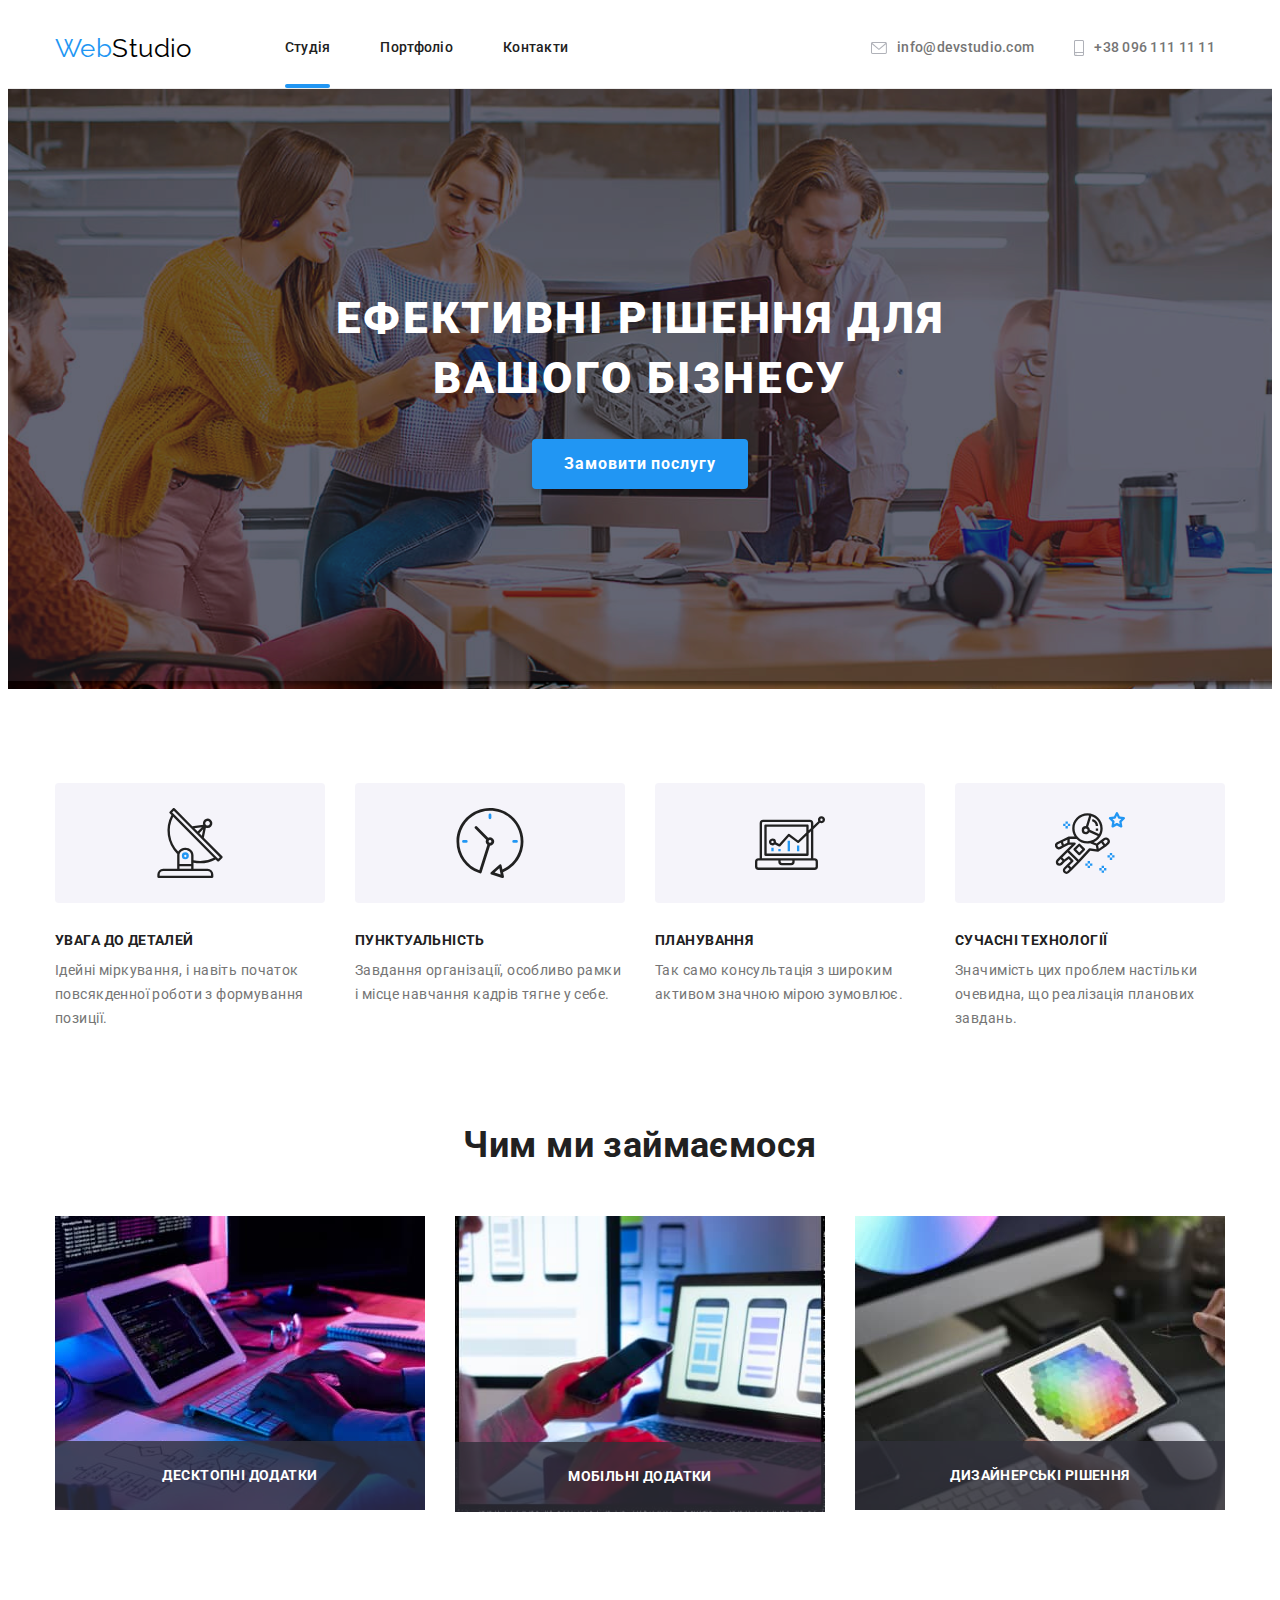
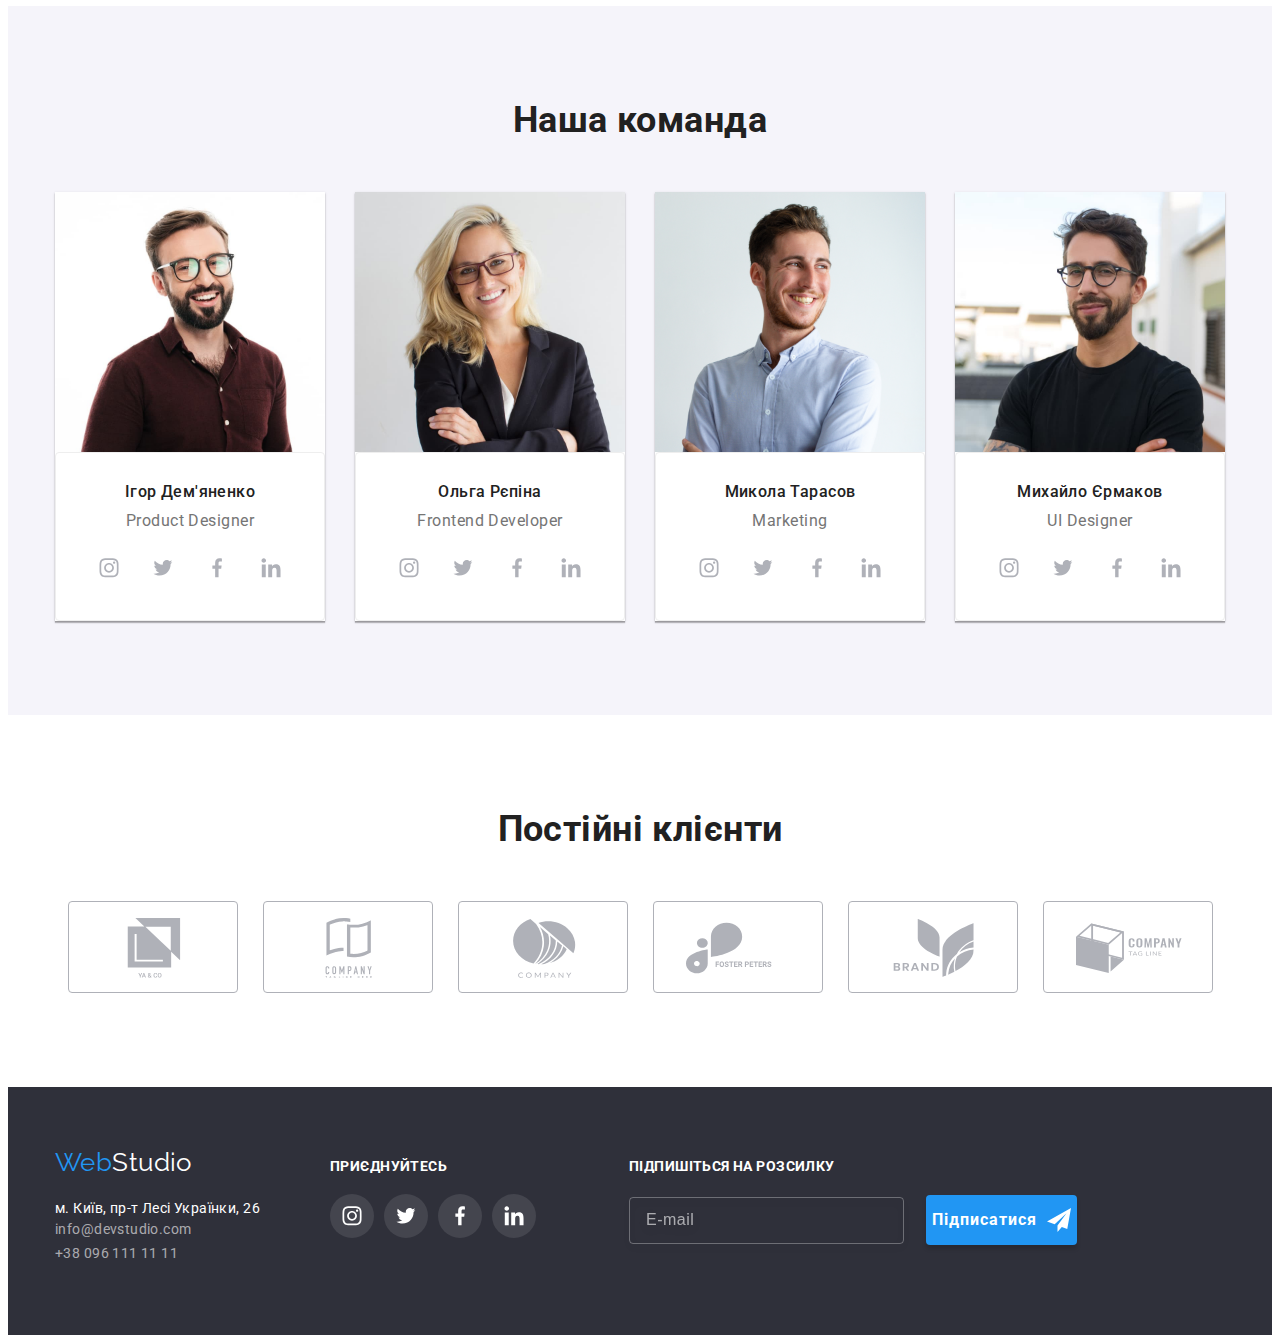
==== index.html @ 060b2589 "Стилізує форму" ====
<!DOCTYPE html>
<html lang="uk">
  <head>
    <meta charset="UTF-8" />
    <meta http-equiv="X-UA-Compatible" content="IE=edge" />
    <meta name="viewport" content="width=device-width, initial-scale=1.0" />
    <title>Студія</title>
    <link rel="preconnect" href="https://fonts.googleapis.com" />
    <link rel="preconnect" href="https://fonts.gstatic.com" crossorigin />
    <link
      href="https://fonts.googleapis.com/css2?family=Raleway:wght@700&family=Roboto:wght@400;500;700;900&display=swap"
      rel="stylesheet"
    />
    <link
      rel="stylesheet"
      href="https://cdnjs.cloudflare.com/ajax/libs/modern-normalize/1.1.0/modern-normalize.min.css"
      integrity="sha512-wpPYUAdjBVSE4KJnH1VR1HeZfpl1ub8YT/NKx4PuQ5NmX2tKuGu6U/JRp5y+Y8XG2tV+wKQpNHVUX03MfMFn9Q=="
      crossorigin="anonymous"
      referrerpolicy="no-referrer"
    />
    <link rel="stylesheet" href="./css/styles.css"/>
    <link rel="stylesheet" href="./css/modal.css">
  </head>
  <body class="page">
    <header class="header">
      <div class="container main-nav">
        <div class="container-nav-logo">
          <a href="" class="link logo"
            ><span class="logo-decorate">Web</span>Studio</a>
          <nav class="nav">
            <ul class="nav-list">
              <li class="list">
                <a href="" class="nav-link current link">Студія</a>
              </li>
              <li class="list">
                <a href="./portfolio.html" class="nav-link link">Портфоліо</a>
              </li>
              <li class="list">
                <a href="" class="nav-link link">Контакти</a>
              </li>
            </ul>
          </nav>
        </div>
        <div>
          <ul class="contacts">
            <li class="list contacts-list">
              <a class="link contacts-link color-link" href="mailto:info@devstudio.com">
                <svg class="sprite-contact" style="height:12px; width:16px">
                  <use href="./img/sprite.svg#icon-envelope-1"></use>
                </svg>
                info@devstudio.com</a
              >
            </li>
            <li class="list contacts-list">
              <a class="link contacts-link color-link" href="mailto:info@devstudio.com">
                  <svg class="sprite-contact" style="height:16px; width: 10px">
                    <use href="./img/sprite-telephone.svg#icon-smartphone-2-1"></use>
                  </svg>+38 096 111 11 11</a>
            </li>
          </ul>
        </div>
      </div>
    </header>
    <main>
      <section class="hero overlay">
        <div class="container">
          <div class="hero-content">
            <h1 class="hero-title">Ефективні рішення для вашого бізнесу</h1>
            <button class="hero-button title data-modal-close" data-modal-open>Замовити послугу</button>
          </div>
      </section>
      <section class="advantages container-advantages">
        <div class="container">
          <h2 class="visually-hidden">Здібності команди</h2>
          <ul class="advantages-main">
            <li class="advantages-list list antenna">
              <h3 class="advantages-title">Увага до деталей</h3>
              <p class="advantages-note">
                Ідейні міркування, і навіть початок повсякденної роботи з
                формування позиції.
              </p>
            </li>
            <li class="advantages-list list clock">
              <h3 class="advantages-title">Пунктуальність</h3>
              <p class="advantages-note">
                Завдання організації, особливо рамки і місце навчання кадрів
                тягне у себе.
              </p>
            </li>
            <li class="advantages-list list diagram">
              <h3 class="advantages-title">Планування</h3>
              <p class="advantages-note">
                Так само консультація з широким активом значною мірою зумовлює.
              </p>
            </li>
            <li class="advantages-list list astronaut">
              <h3 class="advantages-title">Сучасні технології</h3>
              <p class="advantages-note">
                Значимість цих проблем настільки очевидна, що реалізація
                планових завдань.
              </p>
            </li>
          </ul>
        </div>
      </section>
      <section class="duties">
        <div class="container">
          <h2 class="duties-title section-title">Чим ми займаємося</h2>
          <ul class="duties-list">
            <li class="duties-examples list">
              <div class="overlay-wrap">
              <img
                src="./img/box_1.jpg"
                width="370"
                alt="Праця за комп'ютером"
              />
              <p class="overlay-text">Десктопні додатки</p>
            </div>
            </li>
            <li class="duties-examples list">
              <div class="overlay-wrap">
                <img
                src="./img/box_2.jpg"
                width="370"
                alt="Порівняння телефонів"
              />
              <p class="overlay-text">Мобільні додатки</p>
              </div>
            </li>
            <li class="duties-examples list">
              <div class="overlay-wrap">
                <img src="./img/box_3.jpg" width="370" alt="Читання з планшета" />
                <p class="overlay-text">Дизайнерські рішення</p>
              </div>
            </li>
          </ul>
        </div>
      </section>
      <section class="team">
        <div class="container">
          <h2 class="team-title section-title">Наша команда</h2>
          <ul class="team-list">
            <li class="team-icon list">
              <img
                src="./img/igor.jpg"
                width="270"
                alt="Ігор Дем'яненко фото"
                class="team-photo"
              />
              <div class="team-description">
                <h3 class="team-name">Ігор Дем'яненко</h3>
              <p class="team-role">Product Designer</p>
              <ul class="team-media-list">
                <li class="team-media list">
                  <a class="media link color-link" href="">
                    <svg class="team-media-icon" width="20" height="20">
                      <use href="./img/sprite.svg#icon-instagram-2-1"></use>
                    </svg>
                  </a>
                </li>
                <li class="team-media list">
                  <a class="media link color-link" href="">
                    <svg class="team-media-icon" width="20" height="20">
                      <use href="./img/sprite.svg#icon-twitter-1-1"></use>
                    </svg>
                  </a>
                </li>
                <li class="team-media list">
                  <a class="media link color-link" href="">
                    <svg class="team-media-icon" width="20" height="20">
                      <use href="./img/sprite.svg#icon-facebook-1-1"></use>
                    </svg>
                  </a>
                </li>
                <li class="team-media list">
                  <a class="media link color-link" href="">
                    <svg class="team-media-icon" width="20" height="20">
                      <use href="./img/sprite.svg#icon-linkedin-1-1"></use>
                    </svg>
                  </a>
                </li>
              </ul>
              </div>
            </li>
            <li class="team-icon list">
              <img
                src="./img/olga.jpg"
                width="270"
                alt="Ольга Рєпіна фото"
                class="team-photo"
              />
              <div class="team-description">
                <h3 class="team-name">Ольга Рєпіна</h3>
              <p class="team-role">Frontend Developer</p>
              <ul class="team-media-list">
                <li class="team-media list">
                  <a class="media link color-link" href="">
                    <svg class="team-media-icon" width="20" height="20">
                      <use href="./img/sprite.svg#icon-instagram-2-1"></use>
                    </svg>
                  </a>
                </li>
                <li class="team-media list">
                  <a class="media link color-link" href="">
                    <svg class="team-media-icon" width="20" height="20">
                      <use href="./img/sprite.svg#icon-twitter-1-1"></use>
                    </svg>
                  </a>
                </li>
                <li class="team-media list">
                  <a class="media link color-link" href="">
                    <svg class="team-media-icon" width="20" height="20">
                      <use href="./img/sprite.svg#icon-facebook-1-1"></use>
                    </svg>
                  </a>
                </li>
                <li class="team-media list">
                  <a class="media link color-link" href="">
                    <svg class="team-media-icon" width="20" height="20">
                      <use href="./img/sprite.svg#icon-linkedin-1-1"></use>
                    </svg>
                  </a>
                </li>
              </ul>
              </div>
            </li>
            <li class="team-icon list">
              <img
                src="./img/mykola.jpg"
                width="270"
                alt="Микола Тарасов фото"
                class="team-photo"
              />
              <div class="team-description">
                <h3 class="team-name">Микола Тарасов</h3>
              <p class="team-role">Marketing</p>
              <ul class="team-media-list">
                <li class="team-media list">
                  <a class="media link color-link" href="">
                    <svg class="team-media-icon" width="20" height="20">
                      <use href="./img/sprite.svg#icon-instagram-2-1"></use>
                    </svg>
                  </a>
                </li>
                <li class="team-media list">
                  <a class="media link color-link" href="">
                    <svg class="team-media-icon" width="20" height="20">
                      <use href="./img/sprite.svg#icon-twitter-1-1"></use>
                    </svg>
                  </a>
                </li>
                <li class="team-media list">
                  <a class="media link color-link" href="">
                    <svg class="team-media-icon" width="20" height="20">
                      <use href="./img/sprite.svg#icon-facebook-1-1"></use>
                    </svg>
                  </a>
                </li>
                <li class="team-media list">
                  <a class="media link color-link" href="">
                    <svg class="team-media-icon" width="20" height="20">
                      <use href="./img/sprite.svg#icon-linkedin-1-1"></use>
                    </svg>
                  </a>
                </li>
              </ul>
              </div>
            </li>
            <li class="team-icon list">
              <img
                src="./img/michail.jpg"
                width="270"
                alt="Михайло Єрмаков фото"
                class="team-photo"
              />
              <div class="team-description">
                <h3 class="team-name">Михайло Єрмаков</h3>
              <p class="team-role">UI Designer</p>
              <ul class="team-media-list">
                <li class="team-media list">
                  <a class="media link color-link" href="">
                    <svg class="team-media-icon" width="20" height="20">
                      <use href="./img/sprite.svg#icon-instagram-2-1"></use>
                    </svg>
                  </a>
                </li>
                <li class="team-media list">
                  <a class="media link color-link" href="">
                    <svg class="team-media-icon" width="20" height="20">
                      <use href="./img/sprite.svg#icon-twitter-1-1"></use>
                    </svg>
                  </a>
                </li>
                <li class="team-media list">
                  <a class="media link color-link" href="">
                    <svg class="team-media-icon" width="20" height="20">
                      <use href="./img/sprite.svg#icon-facebook-1-1"></use>
                    </svg>
                  </a>
                </li>
                <li class="team-media list">
                  <a class="media link color-link" href="">
                    <svg class="team-media-icon" width="20" height="20">
                      <use href="./img/sprite.svg#icon-linkedin-1-1"></use>
                    </svg>
                  </a>
                </li>
              </ul>
              </div>
            </li>
          </ul>
        </div>
      </section>
      <section class="clients">
        <div class="container">
          <div class="container-clients">
            <h2 class="section-title clients-title">Постійні клієнти</h2>
            <ul class="clients-list">
              <li class="link list client-logo">
                <a class="color-link client-icon" href="">
                  <svg class="icon-logo"width="106" height="60">
                    <use href="./img/sprite.svg#icon-Union-1"></use>
                  </svg>
                </a>
              </li>
              <li class="link list client-logo">
                <a class="color-link client-icon" href="">
                  <svg class="icon-logo"width="106" height="60">
                    <use href="./img/sprite.svg#icon-group-4"></use>
                  </svg>
                </a>
              </li>
              <li class="link list client-logo">
                <a class="color-link client-icon" href="">
                  <svg class="icon-logo"width="106" height="60">
                    <use href="./img/sprite.svg#icon-group-1-1"></use>
                  </svg>
                </a>
              </li>
              <li class="link list client-logo">
                <a class="color-link client-icon" href="">
                  <svg class="icon-logo"width="106" height="60">
                    <use href="./img/sprite.svg#icon-group-2-1"></use>
                  </svg>
                </a>
              </li>
              <li class="link list client-logo">
                <a class="color-link client-icon" href="">
                  <svg class="icon-logo"width="106" height="60">
                    <use href="./img/sprite.svg#icon-group-3-1"></use>
                  </svg>
                </a>
              </li>
              <li class="link list client-logo">
                <a class="color-link client-icon" href="">
                  <svg class="icon-logo"width="106" height="60">
                    <use href="./img/sprite.svg#icon-Object-1"></use>
                  </svg>
                </a>
              </li>
            </ul>
          </div>
        </div>
      </section>
    </main>
    <footer class="footer">
      <div class="container footer-group">
        <div class="footer-address">
          <a href="" class="link logo footer-logo"
            ><span class="logo-decorate">Web</span>Studio</a>
          <address class="address">
            <ul>
              <li class="list">
                  <p class="post-address">м. Київ, пр-т Лесі Українки, 26</p>
              </li>
              <li class="list">
                <a href="mailto:info@devstudio.com" class="link address-details"
                >info@devstudio.com</a>
              </li>
              <li class="list">
                <a href="tel:+380961111111" class="link address-details"
              >+38 096 111 11 11</a>
              </li>
            </ul>
          </address>
        </div>
        <div class="footer-social">
          <span class="call-to-action">Приєднуйтесь</span>
          <ul class="footer-list">
            <li class="footer-media list">
              <a class="link media footer-icon" href="">
                <svg class="team-media-footer" width="20" height="20">
                  <use href="./img/sprite.svg#icon-instagram-2-1"></use>
                </svg>
              </a>
            </li>
            <li class="footer-media list">
              <a class="link media footer-icon" href="">
                <svg class="team-media-footer" width="20" height="20">
                  <use href="./img/sprite.svg#icon-twitter-1-1"></use>
                </svg>
              </a>
            </li>
            <li class="footer-media list">
              <a class="link media footer-icon" href="">
                <svg class="team-media-footer" width="20" height="20">
                  <use href="./img/sprite.svg#icon-facebook-1-1"></use>
                </svg>
              </a>
            </li>
            <li class="footer-media list">
              <a class="link media footer-icon" href="">
                <svg class="team-media-footer" width="20" height="20">
                  <use href="./img/sprite.svg#icon-linkedin-1-1"></use>
                </svg>
              </a>
            </li>
          </ul>
        </div>
        <div class="footer-form">
          <h3 class="form-title">Підпишіться на розсилку</h3>
          <form action="" class="footer-input">
            <input type="email" placeholder="E-mail">
            <button type="submit" class="footer-button">Підписатися
            <svg width="24" height="24" class="email-button">
              <use href="./img/sprite.svg#icon-icon-send-1"></use>
            </svg>
          </button>
          </form>
        </div>
        </div>
      </footer>
      <div class="backdrop is-hidden" data-modal>
        <div class="modal">
            <button data-modal-close class="modal-button">
              <svg class="close-icon" height="18", width="18">
                <use href="./img/sprite-close.svg#icon-close-icon"></use>
              </svg>
              </button>
            
           <p class="modal-title">Залиште свої дані, ми вам передзвонимо</p>
           <form>
            <label class="lead-form">Ім'я
              <input type="text" name="name" id="name" class="modal-window">
              <svg class="" width="18" height="18">
              <use href="./img/sprite.svg#icon-Vector-2-1"></use>
            </svg>
            </label>
            <label class="lead-form"> Телефон
              <input type="text" name="tel" id="tel" class="modal-window">
              <svg class="" width="18" height="18">
                <use href="./img/sprite.svg#icon-phone-black-18dp-1-1"></use>
              </svg>
            </label>
            <label class="lead-form">Пошта
              <input type="text" name="email" id="email" class="modal-window">
              <svg class="" width="18" height="18">
                <use href="./img/sprite.svg#icon-email-black-18dp-1-1"></use>
              </svg>
            </label>
            <label class="lead-form comment">
              Коментар
              <textarea placeholder="Введіть текст" class="form-input">
              </textarea>
            </label>
            <div class="form-check">
              <label class="form-checkbox">
              <input type="checkbox" class="checkbox" name="policy">
              <span> Погоджуюся з розсилкою та приймаю<a href="">Умови договору</a></span>
            </label>
            </div>
            <button type="submit" class="form-submit">Відправити</button>
           </form>
        </div>
  </div>
  <script src="./js/modal.js"></script>
  </body>
</html>
---- css/styles.css ----
/* -------Загальні --------*/
:root {
    /* Кольори */
/* --background-primary: #f5f5f5; */
--background-second: #F5F4FA;
--background-elements: #2F303A;
--color-primary: #757575;
--color-grey: #212121;
--color-black: #000000;
--color-blue: #2196f3;
--color-white: #ffffff;
--color-link: #AFB1B8;
--transition-duration: 250ms;
--transition-timing-function: cubic-bezier(0.4, 0, 0.2, 1);

}
 
*,
*::before,
*::after {
    box-sizing: border-box;
}

p, h1, h2, h3 {
    margin: 0;
}

ul {
    margin: 0;
    padding: 0;
}

button {
    cursor: pointer;
    border-radius: 4px;

    font-family: 'Roboto', sans-serif;
}

address {
    font-style: normal;
}

.page {
    font-family: 'Roboto', sans-serif;
    font-size: 14px;

    color: var(--color-primary);

    letter-spacing: 0.03em;
}

.link {
    text-decoration: none;
    font-family: 'Roboto', sans-serif;
}

.list {
    list-style: none;
}

.visually-hidden {
    position: absolute;
    width: 1px;
    height: 1px;
    margin: -1px;
    border: 0;
    padding: 0;
    
    white-space: nowrap;
    clip-path: inset(100%);
    clip: rect(0 0 0 0);
    overflow: hidden;
  }

.current {
    color: var(--color-blue);
}

.section-title {
    font-weight: 700;
    font-size: 36px;
    line-height: 1.16;
    text-align: center;
}

.container {
    width: 1200px;
    padding-right: 15px;
    padding-left: 15px;
    margin: 0 auto;
    
}

img {
    display: block;
}

.media {
    border-radius: 50%;
    display: flex;
    justify-content: center;
    align-items: center;

    width: 44px;
    height: 44px;

    gap: 10px;
    fill: currentColor;
}

.media:hover,
.media::after {
    fill: var(--color-blue);
}

.color-link {
    fill: var(--color-link);

    transition: color var(--transition-duration) var(--transition-timing-function);
}

.color-link:hover,
.color-link:after {
    fill: var(--color-blue);
}

/* -----Хедер --- */

.header {
    
    border-bottom: 1px solid #ECECEC;
}

.logo {
    font-family: 'Raleway', sans-serif;
    font-size: 26px;
    line-height: 1.19;
    color: var(--color-black);
}

.logo .logo-decorate {
    color: var(--color-blue);
}

.main-nav {
    display: flex;
    align-items: center;
    justify-content: space-between;
}

.nav-list {
    display: flex;
    gap: 50px;
    align-items: center;
    margin-left: 93px;
}

.current::after {
    content: "";

    position: absolute;

    left: 0;
    bottom: 0;

    display: block;
    width: 100%;
    height: 4px;
    background-color: var(--color-blue);

    border-radius: 2px;

    transition: color var(--transition-duration) var(--transition-timing-function);

}

.sprite-contact {
    transition: fill var(--transition-duration) var(--transition-timing-function);

}

.container-nav-logo {
    display: flex;
}

.logo {
    display: flex;
    align-items: center;
}

.contacts {
    display: flex;
    margin-left: auto;
    align-items: center;
    gap: 30px;
}

.nav-link {
    display: block;
    padding-top: 32px;
    padding-bottom: 32px;

    position: relative;

    font-weight: 500;
    font-size: 14px;
    line-height: 1.14;
    letter-spacing: 0.02em;
    color: var(--color-grey);

    transition: color var(--transition-duration) var(--transition-timing-function);

}

.nav-link:hover,
.nav-link:focus {
    color: var(--color-blue);
} 

.contacts .contacts-link {
    font-size: 14px;
    font-weight: 500;
    line-height: 1.14;
    letter-spacing: 0.02em;
    color: var(--color-primary);
    
    display: flex;
    align-items: center;

}

.contacts-link:hover,
.contacts-link:focus {
    color: var(--color-blue);
}

.contakts-list .link {
    padding-top: 32px;
    padding-bottom: 32px;
}

.contacts-link {
    margin-right: 10px;
}

.contacts-list {
    display: flex;
}

.sprite-contact {
    margin-right: 10px;
}



/* -------Секція хіро------*/

.hero {
    text-align: center;
    padding: 200px 0;

    height: 600px;
    max-width: 1600px;
    margin-left: auto;
    margin-right: auto;

    border-color: var(--color-black);

    background-image: url(../img/Img\ Overlay\ \(1\).svg), url(../img/Img\ \(1\).svg);
    background-size: cover;
    background-repeat: no-repeat;
    background-position: center;

}

.hero-title {

    display: block;
    text-align: center;
    margin: 0 auto;
    margin-bottom: 30px;

    color: var(--color-white);

    text-transform: uppercase;
    font-weight: 900;
    font-size: 44px;
    line-height: 1.36;
    letter-spacing: 0.06em;

    max-width: 696px; 
}

.hero-button {
    background-color: var(--color-blue);
    color: var(--color-white);
    box-shadow:  0px 4px 4px rgba(0, 0, 0, 0.15);

    font-weight: 700;
    font-size: 16px;
    line-height: 1.87;
    letter-spacing: 0.06em;

    width: 216px;
    height: 50px;

    border: 0;
    transition: color var(--transition-duration) var(--transition-timing-function);
}

.hero-button:hover,
.hero-button:focus {
    background: #188CE8
}


/* -----Секція advantages-------*/

.container-advantages {
    display: flex;
    gap: 30px;
    margin: 0 auto;
    padding: 94px 0 0 0;
}

.advantages-list::before {
    content: "";
    background-color: rgba(245, 244, 250, 1);
    height: 120px;
    width: 270px;
    
    display: block;
    margin-bottom: 30px;
    gap: 30px;
    margin-top: 0;

    border-radius: 4px;

    background-size:auto;
    background-repeat: no-repeat;
    background-position: center;
}

.antenna::before {
    background-image: url(../img/antenna\ 1\ \(1\).svg);

}

.clock::before {
    background-image: url(../img/clock\ 1\ \(1\).svg);

}

.diagram::before {
    background-image: url(../img/diagram\ 1\ \(1\).svg);

}

.astronaut::before {
    background-image: url(../img/astronaut\ 1\ \(1\).svg);
}


.advantages .advantages-title {
     font-weight: 700;
     font-size: 14px;
     line-height: 1.14;

     color: var(--color-grey);
     text-transform: uppercase;
     margin: 0 auto;
     margin-bottom: 10px;
}

.advantages-main {
    display: flex; gap: 30px;
} 

.advantages .advantages-note {
     line-height: 1.71;
}

.advantages-list {
    width: calc((100% - 90px) / 4);
}

.advantages-note {
    margin: 0 auto;
}

/* -------Секція Duties-------  */

.duties {
    margin: 0 auto;
    padding: 94px 0;
}

.duties-title {
    margin: 0 0 50px 0;

    color: var(--color-grey);
} 

.duties .duties-list {
    display: flex;
    gap: 30px;
}

.overlay-wrap {
    position: relative;
}

.overlay-text {
    position: absolute;

    padding: 27px;
    margin: 0;
    width: 100%;
    bottom: 0;
    left: 0;

    text-align: center;

    text-transform: uppercase;
    font-weight: 700;
    font-size: 14px;
    line-height: 1.14;
    letter-spacing: 0.03em;

    color: var(--color-white);
    background-color: rgba(47, 48, 58, 0.8);
}


/* -----Секція Team --------*/

.team {
    padding: 94px 0;
    background-color: var(--background-second);
}

.container-team {
    padding: 94px 0;
    margin: 0 auto;
}

.team-list {
    display: flex;
    gap: 30px;
}

.team-icon {
    background-color: var(--color-white);
    box-shadow: 0px 1px 3px rgba(0, 0, 0, 0.12), 0px 1px 1px rgba(0, 0, 0, 0.14),
    0px 2px 1px rgba(0, 0, 0, 0.2);

}

.team-title {
    margin-top: 0;
    margin-bottom: 50px;
    color: #212121;
}

.team .team-name {
    font-weight: 500;
    font-size: 16px;
    line-height: 1.18;
    text-align: center;

    margin-bottom: 9.95px;

    color: var(--color-grey);
}

.team .team-role {
    font-size: 16px;
    text-align: center;
    line-height: 1.17;
    letter-spacing: 0.03em;

    margin: 0;
    padding: 0;
    margin-bottom: 16px;
}

.color-link {
    transition: color var(--transition-duration) var(--transition-timing-function);}

.team-description {
    border: 1px;
    border-style:solid;
    border-color: #EEEEEE;
    border-radius: 4px;

    padding: 30px 0;
    padding-bottom: 30px;
    text-align: center;
    
}

.team-media-list {
    display: flex;
    justify-content:center;
    align-items: center;
    gap: 10px;
    margin: 0;
    padding-left: 0;

}

.media {
   
    display: flex;
    align-items: center;
    justify-content: center;
    width: 44px;
    height: 44px;

    color: var(--color-link);
    border-radius: 50%;

    transition: background-color var(--transition-duration)
    var(--transition-timing-function),
  color var(--transition-duration) var(--transition-timing-function);
}

.media:hover,
.media:focus {
    color: var(--color-white);
    background-color: var(--color-blue);

}

/* ---Секція Клієнти---- */

.clients {
    padding: 94px 0;
} 

.clients-title {
    color: var(--color-grey);
    
    margin-top: 0;
    margin-bottom: 50px;
}

.clients-list {
    display: flex;
    justify-content: space-between;
}

.client-logo {
    gap: 30px;
    width: 170px;
    display: flex;
    margin: 0 auto;
   
}

.client-icon {
    /* fill: var(--color-link); */

    width: 106px;
    height: 60px;
    margin: 0 auto;

    border: 1px solid #AFB1B8;
    border-radius: 4px;
    padding: 16px 32px;

    height: 92px;
    width: 170px;
    transition: background-color var(--transition-duration)
    var(--transition-timing-function),
  color var(--transition-duration) var(--transition-timing-function); 

}

.team-media-icon {
    fill: currentColor;
} 

.client-icon:hover,
.client-icon:focus {
    color: var(--color-blue);
    border-color: var(--color-blue);
}

/* -----Секція Футер---- */

.footer {
    background-color: var(--background-elements);

    padding: 60px 0;
    
}

.footer-group {
    display: flex;
    align-items: center;
    align-items: baseline;
}

.footer-address {
    margin-right: 70px;
    margin-bottom: 9px;
}

.footer-logo {
    color: var(--color-white);
    margin-bottom: 20px;
}

.address {
    font: inherit;
}

.address .post-address {
    font-size: 14px;
    color: var(--color-white);
    line-height: 1.46;
    letter-spacing: 0.03em;
}

.address-details {
    color: rgba(255, 255, 255, 0.6);

    line-height: 1.71;
    letter-spacing: 0.03em;
}

.address-mail {
    margin-bottom: 9px;
}

.footer-social {
    display: block;
    margin-right: 93px;
}

.footer-list {
    display: flex;
    margin-top: 20px;
    gap: 10px;
}

.call-to-action {
    text-transform: uppercase;
    font-weight: 700;
    font-size: 14px;
    line-height: 1.15;
    letter-spacing: 00.03em;
    color: var(--color-white);

}

.footer-icon {
    fill: var(--color-white);
    background-color: rgba(255, 255, 255, 0.1);

    transition: color var(--transition-duration) var(--transition-timing-function);

}

.footer-icon:hover,
.footer-icon:focus {
    background-color: var(--color-blue);
}

.team-media-footer {
    fill: var(--color-white);
}

.form-title {
   
    text-transform: uppercase;
    font-weight: 700;
    font-size: 14px;
    line-height: 1.14;
    letter-spacing: 0.03em;
    
    color: var(--color-white);
    margin-bottom: 20px;
}

.footer-input {
    display: flex;
    align-items: center;
}

.footer-button {
    display: flex;
    align-items: center;
    justify-content: center;
    text-align: center;

    width: 200px;
    padding-top: 10px;
    padding-bottom: 10px;

    gap: 10px;

    color: var(--color-white);
    background-color: var(--color-blue);
    box-shadow: 0px 4px 4px rgba(0, 0, 0, 0.15);

    border: transparent;
    border-radius: 4px;
    
   
    font-weight: 700;
    font-size: 16px;
    line-height: 1.87;
    letter-spacing: 0.06em;
}

.email-button {
   
    fill: currentColor;
    transition: color var(--transition-duration) var(--transition-timing-function);
}

.footer-button:hover,
.footer-button:focus {
    background: #188CE8
}

.footer-form input::placeholder {

    color: rgba(255, 255, 255, 0.6);
    font-size: 16px;
    line-height: 1.25;
    letter-spacing: 0.03em;
  }


.footer-form input {

  border-radius: 4px;
  border: 1px solid rgba(255, 255, 255, 0.3);

  background-color: inherit;
  filter: drop-shadow(0px 4px 4px rgba(0, 0, 0, 0.15));
  
  width: 358px;
  padding: 15px 16px;
  margin-right: 12px;
}
 

/* ----Секція Portfolio ------ */


.button {
    font-weight: 500;
    font-size: 16px;
    line-height: 1.62;
    color: var(--color-grey);
    background-color: var(--background-second);
    text-align: center;
}

.button:hover,
.button:focus {
    color: var(--color-blue);
}

.portfolio {
    padding: 94px 0;
}

.buttons-list {
    display: flex;
    justify-content: center;
    gap: 8px;
    margin-bottom: 50px;

}

.button-portfolio {
    border: 0;
    background-color: var(--background-second);

    font-family: 'Roboto', sans-serif;
    font-size: 16px;
    line-height: 1.62;
    padding: 6px 22px;

    transition: color var(--transition-duration) var(--transition-timing-function),
    background-color var(--transition-duration)
      var(--transition-timing-function),
    box-shadow var(--transition-duration) var(--transition-timing-function);
}

.button-portfolio:focus,
.button-portfolio:hover {
    background-color: var(--color-blue);
    color: var(--color-white);
    box-shadow: 0px 3px 1px rgba(0, 0, 0, 0.1), 0px 1px 2px rgba(0, 0, 0, 0.08),
    0px 2px 2px rgba(0, 0, 0, 0.12);
}

.projects {
    display: flex;
    flex-wrap: wrap;

    justify-content: space-between;
    gap: 30px;
} 

.projects .projects-list {

    flex-basis: calc((100% - 60px) / 3);
    border: 1px;
}

.projects-link {
    display: block;
    background-color:var(--color-white); 

    transition: color var(--transition-duration) var(--transition-timing-function);
}

.projects-link:hover,
.projects-link:focus {

    box-shadow: 0px 1px 1px rgba(0, 0, 0, 0.12), 0px 4px 4px rgba(0, 0, 0, 0.06),
    1px 4px 6px rgba(0, 0, 0, 0.16);

}

.projects-link:hover .projects-overlay-text,
.projects-link:focus .projects-overlay-text {

    transform: translateY(0);
}

.projects-title {
    color: var(--color-grey);

    font-weight: 700;
    font-size:18px;
    line-height: 1.71;
    letter-spacing: 0.06em;

    margin: 0 auto;
    margin-bottom: 4px;
}

.progects-item {
    box-shadow: 0px 1px 3px rgba(0, 0, 0, 0.12), 0px 1px 1px rgba(0, 0, 0, 0.14),
    0px 2px 1px rgba(0, 0, 0, 0.2);
}

.projects-about {
    font-size: 16px;
    line-height: 1.86;
    letter-spacing: 0.03em;
    margin: 0;
    padding: 0;
    color: var(--color-primary);
}

.projects .projects-description {
   padding: 20px 24px;
   margin: 0 auto;

   border-style: solid;
   border: solid 1px #EEEEEE;
   border-top: none;
}

.projects-overlay {
    
    position: relative;
    overflow: hidden;
}

.projects-link {
    position: relative;
    overflow: hidden;
}

.projects-overlay-text {
        position: absolute;
        top: 0;
        left: 0;
        width: 100%;
        height: 100%;
        padding: 63px 24px;
        font-size: 18px;
        line-height: 1.55;
        color: var(--color-white);
        transition: transform 250ms cubic-bezier(0.4, 0, 0.2, 1);
        transform: translateY(100%);
        background: rgba(33, 150, 243, 0.9);
}

/* ----------Модальне вікно------------- */

.backdrop {
    position: fixed;
    top: 0;
    left: 0;
    height: 100%;
    width: 100%;
    background-color: rgba(0, 0, 0, 0.2);
    transition: opacity 300ms linear , visibility 300ms linear;
}

.backdrop.is-hidden {
    opacity: 0.5;
    pointer-events: none;
    visibility: hidden;
}

.modal {
    position: absolute;
    top: 50%;
    left: 50%;
    transform: translate(-50%, -50%) scale(1);
    
    transition: transform 1000ms cubic-bezier(0.4, 0, 0.2, 1);
   
    min-height: 581px;
    min-width: 528px;
    
    border-radius: 4px;

    background-color: #fff;
    box-shadow: 0px 2px 1px rgba(0, 0, 0, 0.2), 0px 1px 1px rgba(0, 0, 0, 0.14), 0px 1px 3px rgba(0, 0, 0, 0.12);
}

.close-icon {
    fill: #000;
}

.modal-button {
    display: flex;
    position: absolute;
    align-items: center;
    justify-content: center;

    width: 30px;
    height: 30px;

    right: 10px;
    top: 10px;

    border-radius: 50%;
    border: 1px solid rgba(0, 0, 0, 0.1);
    background-color: #fff;

    cursor: pointer;

}

form {
    width: 448px;
    margin: 0 auto;
    gap: 10px;
}

.modal-title {
    font-weight: 700;
    font-size: 20px;
    line-height: 1.15;
    text-align: center;
    margin-bottom: 12px;
}
.modal-form::placeholder {
    font-size: 12px;
    line-height: 1.17;
    letter-spacing: 0.01em;
    color: rgba(117, 117, 117, 0.5);
}
textarea {
    margin-top: 4px;
    border: 1px solid rgba(33, 33, 33, 0.2);
    border-radius: 4px;
    outline: none;
    padding: 12px 16px;
    color: var(--primary-text-color);
}

.lead-form {
    position: relative;
    display: flex;
    flex-direction: column;
}
.madal-window {
}
.comment {
}
.modal-window {
}
.form-check {
    display: flex;
    justify-content: center;
    margin-bottom: 30px;
    text-align: center;
    margin-top: 20px;
}

.form-checkbox {
}
label {
    font-size: 12px;
    line-height: 1.17;
    letter-spacing: 0.01em;
    color: var(--color-primary);
}

.modal-window:focus,
textarea:focus {
   
    outline: #2196F3 solid 1px;
}
.checkbox {
    appearance: none;

}

.checkbox:checked {
    background-color: var(--color-blue);
  border-color: var(--color-blue);
  background-image: url(../img/sprite.svg#icon-Vector-3-1);
  background-repeat: no-repeat;
  background-position: 50% 50%;
  background-size: contain;
  background-origin: border-box;
}

.form-submit {
    display: block;
    background-color:var(--color-blue);
    color:var(--color-white); 
    box-shadow: 0px 4px 4px rgba(0, 0, 0, 0.15);
 
    border-radius: 4px;
    border-color: transparent;
    min-width: 200px;
    padding: 10px 52px;
  
    text-align: center;
    margin: 0 auto;

    transition: background-color var(--transition-duration)
    var(--transition-timing-function),
  color var(--transition-duration) var(--transition-timing-function); 
}

.form-submit:focus,
.form-submit:hover {
    background-color: var(--color-blue);
    color: var(--color-white);
    box-shadow: 0px 3px 1px rgba(0, 0, 0, 0.1), 0px 1px 2px rgba(0, 0, 0, 0.08),
    0px 2px 2px rgba(0, 0, 0, 0.12);
}
.form-submit:hover {
    background-color: #2196f3;
}
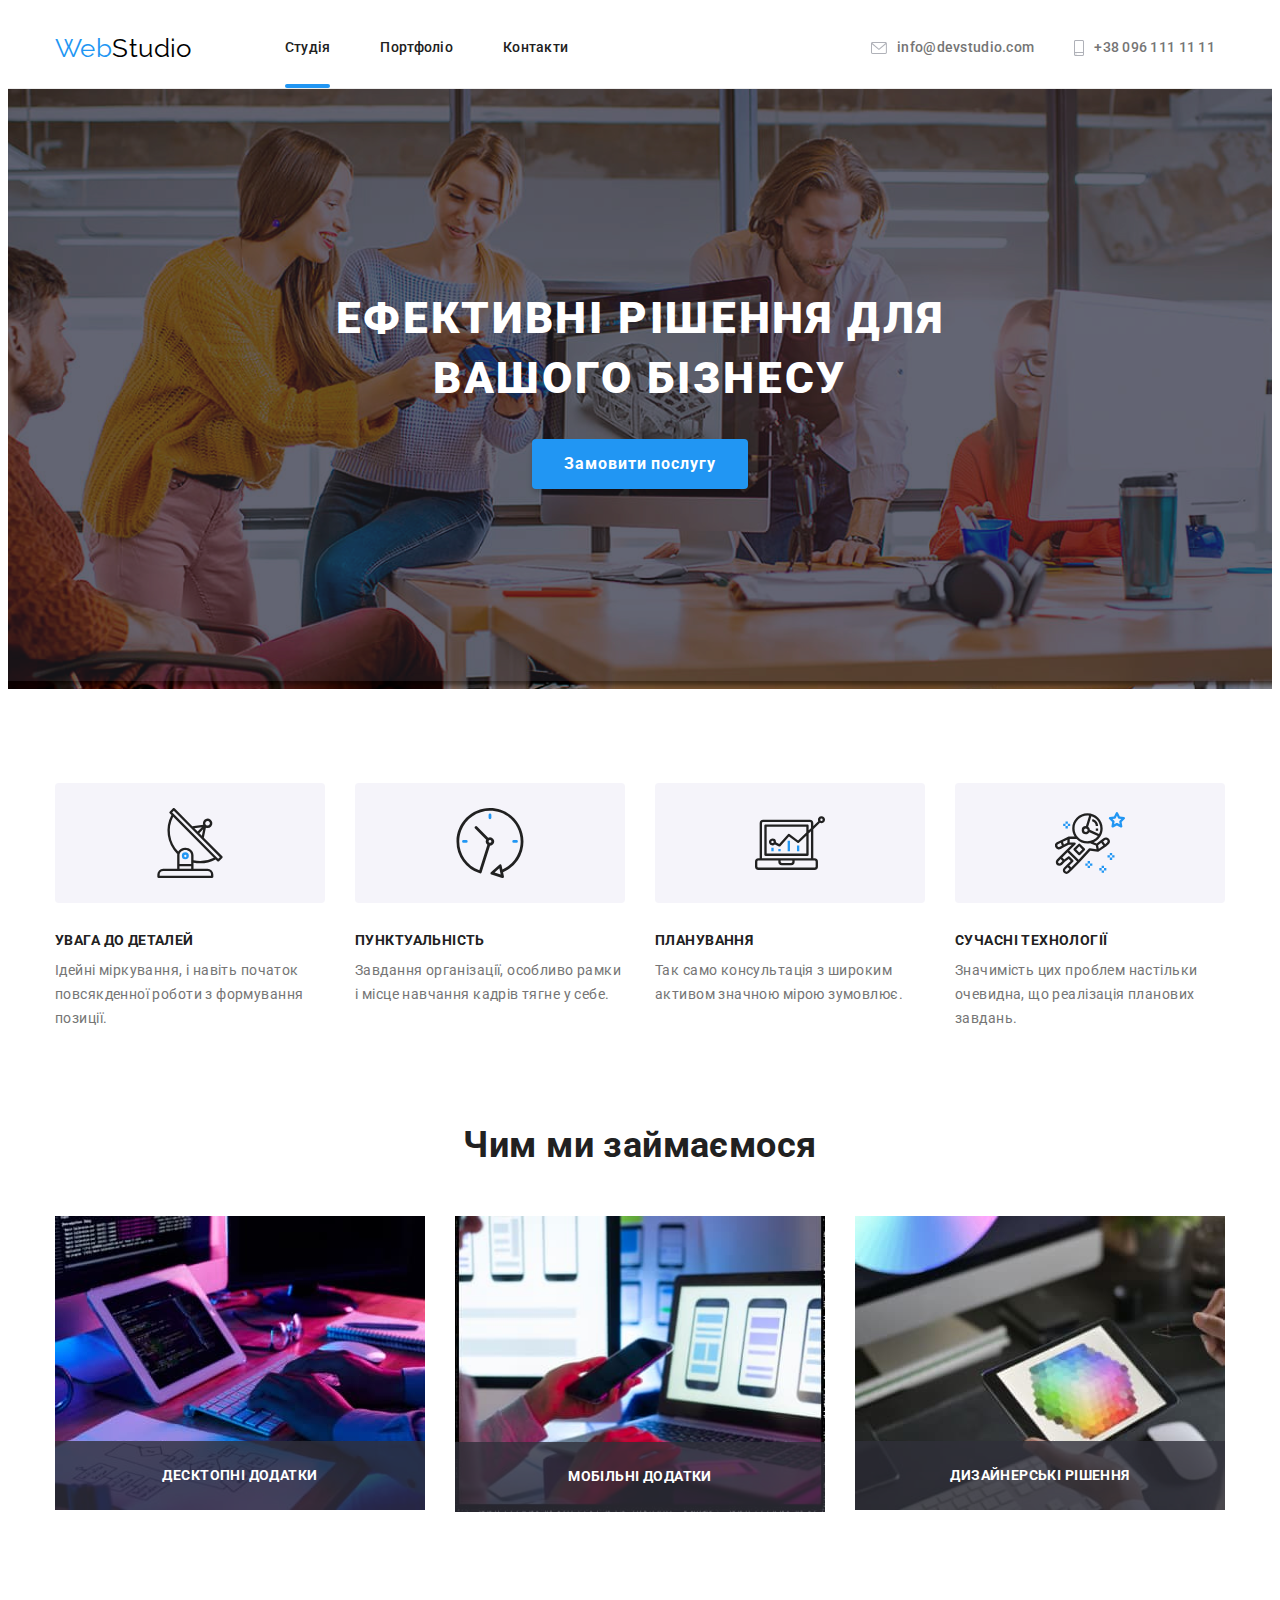
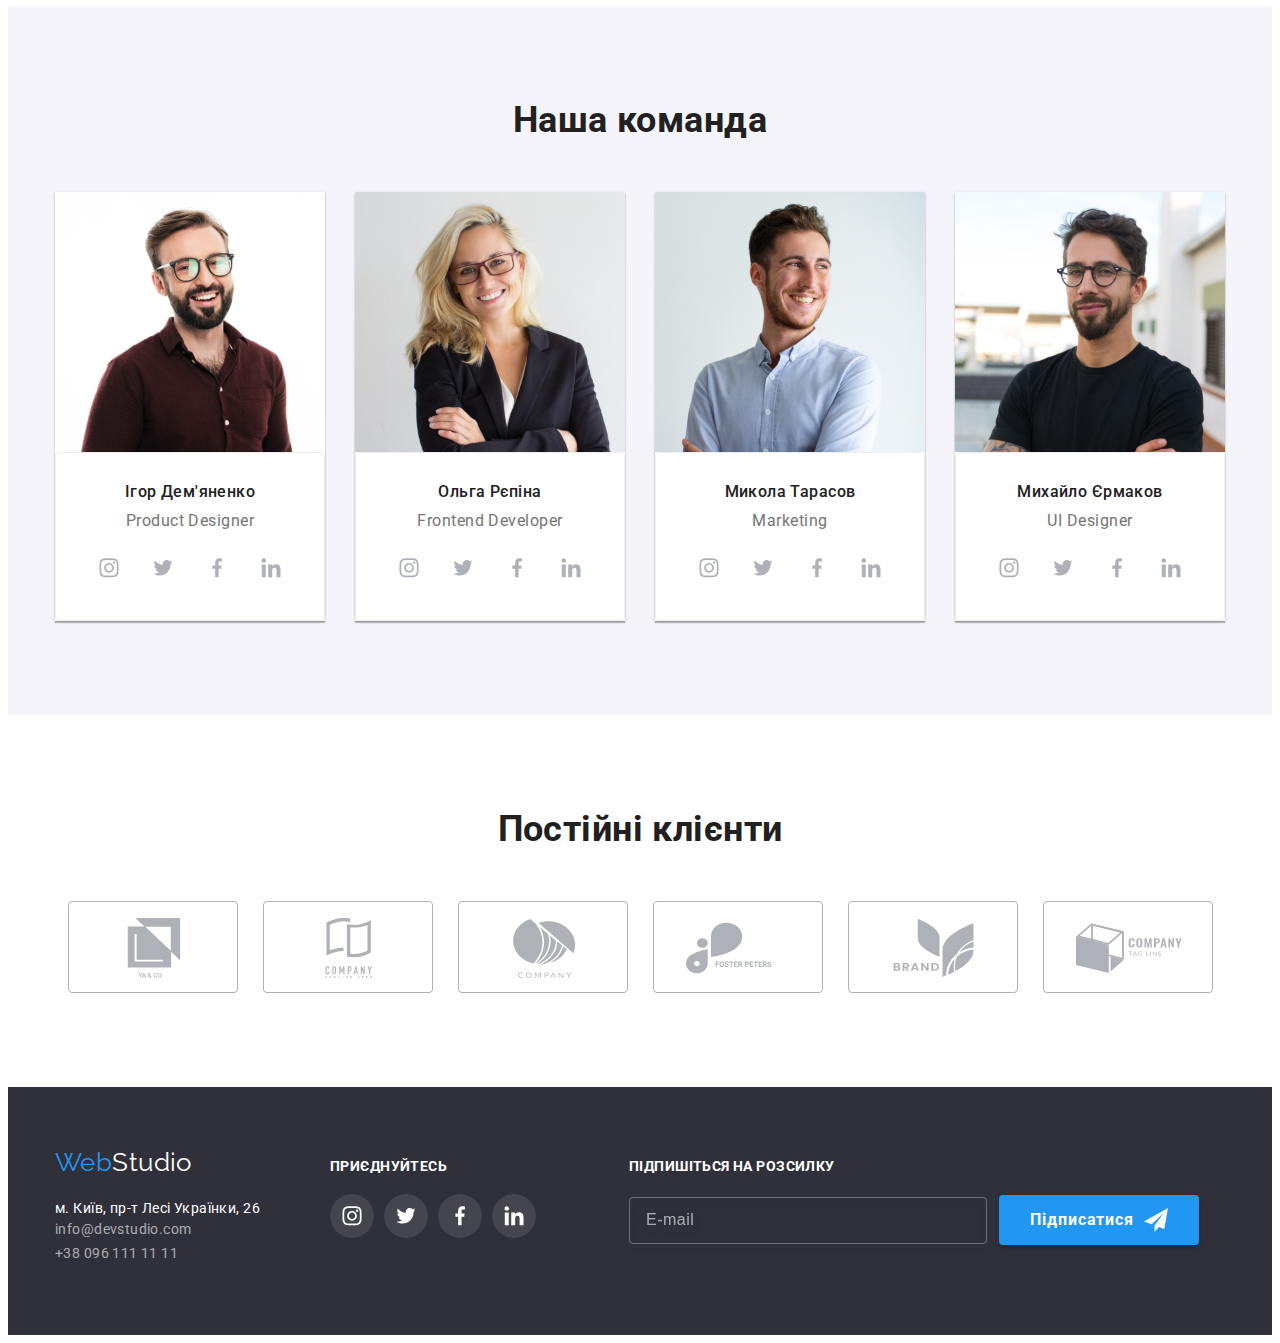
==== commit 6263fc5d: "Виправляє помилки" ====
--- a/index.html
+++ b/index.html
@@ -439,22 +439,22 @@
               </button>
             
            <p class="modal-title">Залиште свої дані, ми вам передзвонимо</p>
-           <form>
+           <form class="form">
             <label class="lead-form">Ім'я
-              <input type="text" name="name" id="name" class="modal-window">
-              <svg class="" width="18" height="18">
+              <input type="text" name="name" id="name" class="modal-window" required>
+              <svg class="lead-icon" width="18" height="18">
               <use href="./img/sprite.svg#icon-Vector-2-1"></use>
             </svg>
             </label>
             <label class="lead-form"> Телефон
-              <input type="text" name="tel" id="tel" class="modal-window">
-              <svg class="" width="18" height="18">
+              <input type="text" name="tel" id="tel" class="modal-window" required>
+              <svg class="lead-icon" width="18" height="18">
                 <use href="./img/sprite.svg#icon-phone-black-18dp-1-1"></use>
               </svg>
             </label>
             <label class="lead-form">Пошта
-              <input type="text" name="email" id="email" class="modal-window">
-              <svg class="" width="18" height="18">
+              <input type="text" name="email" id="email" class="modal-window" required>
+              <svg class="lead-icon" width="18" height="18">
                 <use href="./img/sprite.svg#icon-email-black-18dp-1-1"></use>
               </svg>
             </label>
@@ -465,8 +465,10 @@
             </label>
             <div class="form-check">
               <label class="form-checkbox">
-              <input type="checkbox" class="checkbox" name="policy">
-              <span> Погоджуюся з розсилкою та приймаю<a href="">Умови договору</a></span>
+              <input type="checkbox" class="checkbox" name="policy" value="Погоджуюся з розсилкою та приймаю Умови договору">
+              <!-- <svg class="form-icon" width="16" height="15">
+              <use href="./img/sprite.svg#icon-Vector-4-1"></use></svg> -->
+              <span class="checkbox-icon"></span>Погоджуюся з розсилкою та приймаю<a href="" class="link form-link">Умови договору</a>
             </label>
             </div>
             <button type="submit" class="form-submit">Відправити</button>
--- a/css/styles.css
+++ b/css/styles.css
@@ -917,6 +917,7 @@
 }
 
 .modal {
+    padding: 40px;
     position: absolute;
     top: 50%;
     left: 50%;
@@ -957,7 +958,7 @@
 
 }
 
-form {
+.form {
     width: 448px;
     margin: 0 auto;
     gap: 10px;
@@ -969,6 +970,8 @@
     line-height: 1.15;
     text-align: center;
     margin-bottom: 12px;
+    color: rgba(33, 33, 33, 1);
+    
 }
 .modal-form::placeholder {
     font-size: 12px;
@@ -989,23 +992,22 @@
     position: relative;
     display: flex;
     flex-direction: column;
-}
-.madal-window {
-}
-.comment {
-}
-.modal-window {
-}
-.form-check {
-    display: flex;
-    justify-content: center;
-    margin-bottom: 30px;
-    text-align: center;
-    margin-top: 20px;
-}
-
-.form-checkbox {
-}
+
+}
+
+.lead-form input {
+    margin-top: 4px;
+    padding: 11px;
+  
+    border: 1px solid rgba(33, 33, 33, 0.2);
+    border-radius: 4px;
+
+    padding-left: 42px;
+    outline: none;
+  
+  color: var(--color-grey);
+}
+
 label {
     font-size: 12px;
     line-height: 1.17;
@@ -1013,6 +1015,60 @@
     color: var(--color-primary);
 }
 
+.modal-window:focus {
+    border-color: var(--color-blue);
+  }
+
+  .lead-icon {
+    position: absolute;
+    top: 50%;
+    left: 12px;
+    display: inline-block;
+  }
+
+.comment {
+}
+.modal-window {
+}
+
+textarea {
+    width: 100%;
+    height: 120px;
+    resize: none;
+
+    margin-top: 4px;
+   border: 1px solid rgba(33, 33, 33, 0.2);
+   border-radius: 4px;
+   outline: none;
+   padding: 12px 16px;
+    color: var(--color-grey);
+   
+  }
+
+  textarea::placeholder {
+    font-size: 12px;
+    line-height: 1.17;
+    letter-spacing: 0.01em;
+    color: rgba(117, 117, 117, 0.5);
+  }
+  
+.form-check {
+    display: flex;
+    justify-content: center;
+    margin-bottom: 30px;
+    text-align: center;
+    margin-top: 20px;
+}
+
+.form-checkbox {
+}
+label {
+    font-size: 12px;
+    line-height: 1.17;
+    letter-spacing: 0.01em;
+    color: var();
+}
+
 .modal-window:focus,
 textarea:focus {
    
@@ -1023,16 +1079,29 @@
 
 }
 
-.checkbox:checked {
+.lead-icon:focus {
+    color: var(--color-blue);
+  }
+
+.checkbox:checked + .checkbox-icon {
     background-color: var(--color-blue);
-  border-color: var(--color-blue);
-  background-image: url(../img/sprite.svg#icon-Vector-3-1);
-  background-repeat: no-repeat;
-  background-position: 50% 50%;
-  background-size: contain;
-  background-origin: border-box;
-}
-
+    border-color: var(--color-blue);
+    background-image: url('../img/sprite.svg/icon-Vector-3-1');
+    background-repeat: no-repeat;
+    background-position: 50% 50%;
+    background-size: contain;
+    background-origin: border-box;
+}
+
+.checkbox-icon {
+    display: inline-block; 
+      width: 16px;
+      height: 15px;
+      border: 2px solid black;
+      border-radius: 4px;
+      margin-right: 7px;
+    
+    } 
 .form-submit {
     display: block;
     background-color:var(--color-blue);
@@ -1052,13 +1121,21 @@
   color var(--transition-duration) var(--transition-timing-function); 
 }
 
-.form-submit:focus,
 .form-submit:hover {
     background-color: var(--color-blue);
     color: var(--color-white);
     box-shadow: 0px 3px 1px rgba(0, 0, 0, 0.1), 0px 1px 2px rgba(0, 0, 0, 0.08),
     0px 2px 2px rgba(0, 0, 0, 0.12);
 }
-.form-submit:hover {
-    background-color: #2196f3;
-}+
+.form-link {
+    color: var(--color-blue);
+    text-decoration: underline;
+    margin-left: 5px;
+}
+
+
+
+.form-icon {
+    fill: var(--color-black);
+} 